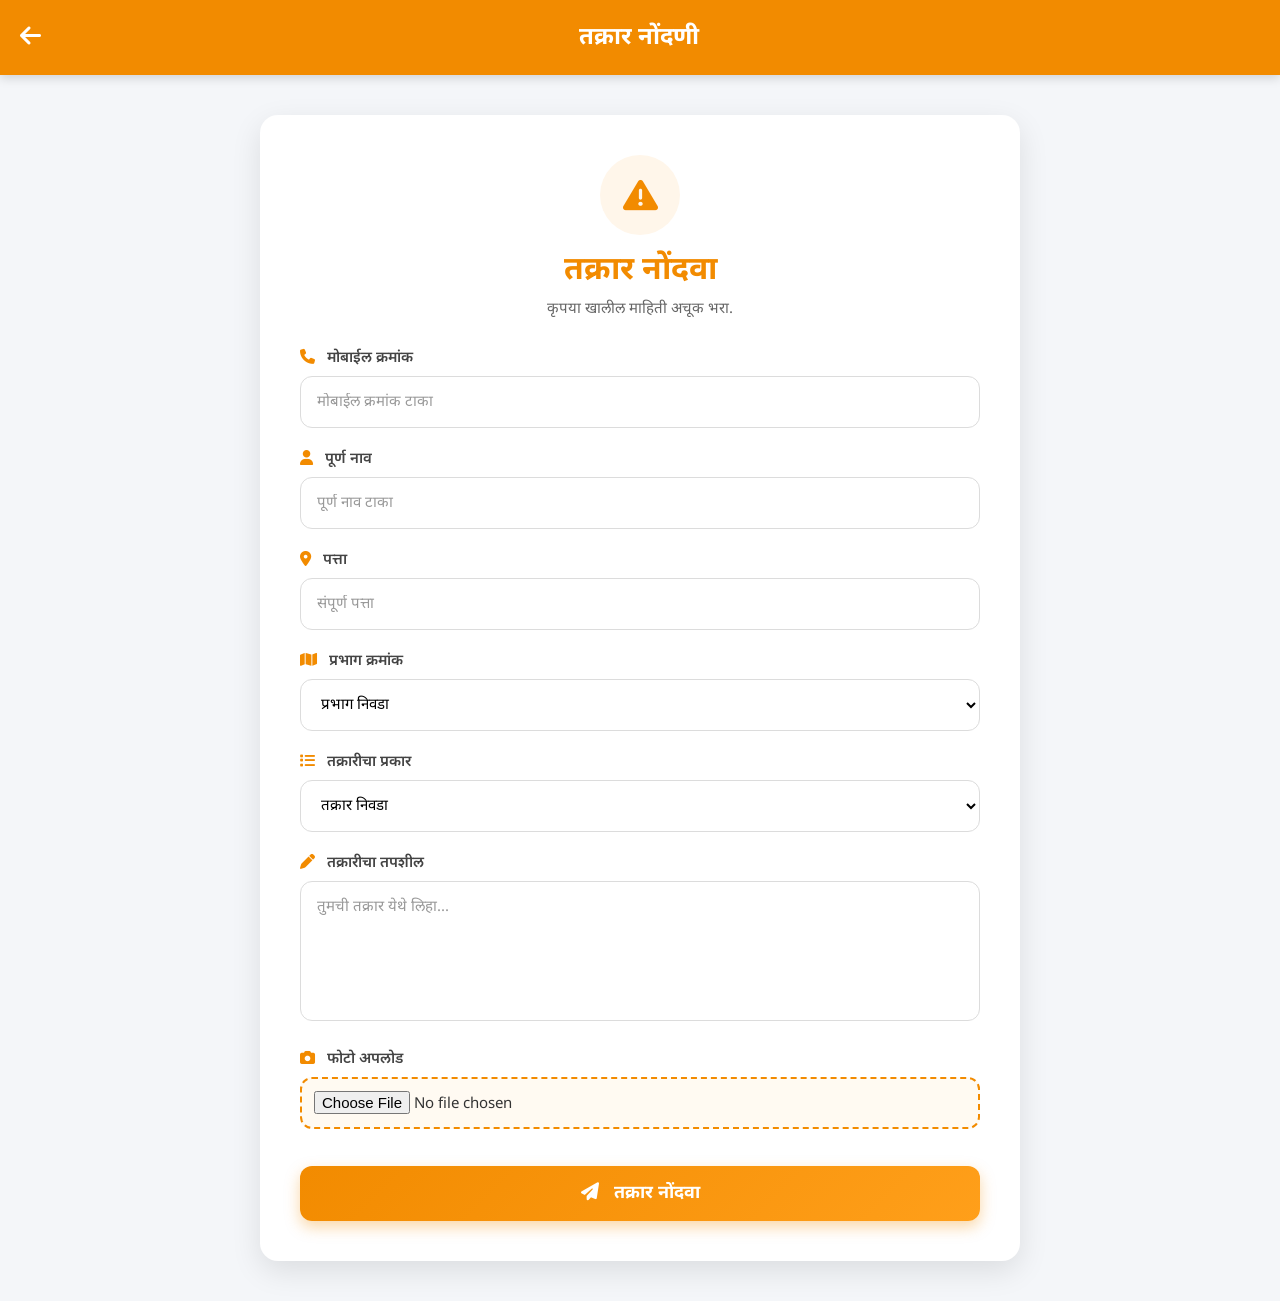
==== complaint.html @ 243302ec "Initial commit" ====
<!DOCTYPE html>
<html lang="mr">

<head>

<meta charset="UTF-8">
<meta name="viewport" content="width=device-width, initial-scale=1.0">

<title>तक्रार नोंदणी</title>

<link rel="stylesheet" href="complaints.css">

<link rel="preconnect" href="https://fonts.googleapis.com">
<link rel="preconnect" href="https://fonts.gstatic.com" crossorigin>

<link href="https://fonts.googleapis.com/css2?family=Noto+Sans+Devanagari:wght@400;500;600;700&display=swap" rel="stylesheet">

<link rel="stylesheet" href="https://cdnjs.cloudflare.com/ajax/libs/font-awesome/6.7.2/css/all.min.css">

</head>

<body>

<!-- Header -->

<header class="complaint-header">

    <a href="index.html" class="back-btn">
        <i class="fa-solid fa-arrow-left"></i>
    </a>

    <h2>तक्रार नोंदणी</h2>

    <div></div>

</header>


<!-- Complaint Form -->

<section class="complaint-section">

<div class="complaint-card">

<div class="form-title">

<i class="fa-solid fa-triangle-exclamation"></i>

<h2>तक्रार नोंदवा</h2>

<p>कृपया खालील माहिती अचूक भरा.</p>

</div>

<form action="save.php" method="POST" enctype="multipart/form-data">

<!-- Mobile -->

<div class="form-group">

<label>
<i class="fa-solid fa-phone"></i>
मोबाईल क्रमांक
</label>

<input type="text"
name="mobile"
placeholder="मोबाईल क्रमांक टाका"
required>

</div>

<!-- Name -->

<div class="form-group">

<label>
<i class="fa-solid fa-user"></i>
पूर्ण नाव
</label>

<input type="text"
name="name"
placeholder="पूर्ण नाव टाका"
required>

</div>

<!-- Address -->

<div class="form-group">

<label>
<i class="fa-solid fa-location-dot"></i>
पत्ता
</label>

<input type="text"
name="address"
placeholder="संपूर्ण पत्ता"
required>

</div>

<!-- Ward -->

<div class="form-group">

<label>
<i class="fa-solid fa-map"></i>
प्रभाग क्रमांक
</label>

<select name="ward">

<option>प्रभाग निवडा</option>
<option>१</option>
<option>२</option>
<option>३</option>
<option>४</option>
<option>५</option>
<option>६</option>
<option>७</option>
<option>८</option>
<option>९</option>
<option>१०</option>

</select>

</div>

<!-- Complaint -->

<div class="form-group">

<label>
<i class="fa-solid fa-list"></i>
तक्रारीचा प्रकार
</label>

<select name="complaint">

<option>तक्रार निवडा</option>

<option>स्वच्छता</option>
<option>रस्ता</option>
<option>पाणी पुरवठा</option>
<option>गटार</option>
<option>स्ट्रीट लाईट</option>
<option>इतर</option>

</select>

</div>

<!-- Details -->

<div class="form-group">

<label>

<i class="fa-solid fa-pen"></i>

तक्रारीचा तपशील

</label>

<textarea
name="details"
rows="5"
placeholder="तुमची तक्रार येथे लिहा..."></textarea>

</div>

<!-- Photo -->

<div class="form-group">

<label>

<i class="fa-solid fa-camera"></i>

फोटो अपलोड

</label>

<input
type="file"
name="photo">

</div>

<button class="submit-btn">

<i class="fa-solid fa-paper-plane"></i>

तक्रार नोंदवा

</button>

</form>

</div>

</section>

</body>

</html>
---- complaints.css ----
/*====================================
        RESET
====================================*/

*{
    margin:0;
    padding:0;
    box-sizing:border-box;
    font-family:'Noto Sans Devanagari',sans-serif;
}

body{
    background:#f4f6f9;
    color:#333;
}

/*====================================
        HEADER
====================================*/

.complaint-header{

    width:100%;
    height:75px;

    background:#f28b00;

    display:flex;
    justify-content:space-between;
    align-items:center;

    padding:0 20px;

    position:sticky;
    top:0;

    z-index:1000;

    box-shadow:0 3px 10px rgba(0,0,0,.15);

}

.back-btn{

    color:#fff;
    font-size:24px;
    text-decoration:none;

}

.complaint-header h2{

    color:#fff;

    font-size:24px;

    font-weight:700;

}

.complaint-header div{

    width:24px;

}

/*====================================
        FORM SECTION
====================================*/

.complaint-section{

    width:100%;

    padding:35px 15px;

}

.complaint-card{

    width:100%;
    max-width:760px;

    margin:auto;

    background:#fff;

    border-radius:18px;

    padding:35px;

    box-shadow:0 10px 30px rgba(0,0,0,.10);

}

/*====================================
        TITLE
====================================*/

.form-title{

    text-align:center;

    margin-bottom:30px;

}

.form-title i{

    width:80px;
    height:80px;

    background:#fff6ea;

    color:#f28b00;

    border-radius:50%;

    display:flex;
    justify-content:center;
    align-items:center;

    margin:auto;

    font-size:35px;

}

.form-title h2{

    color:#f28b00;

    margin-top:15px;

    font-size:30px;

}

.form-title p{

    color:#666;

    margin-top:8px;

    font-size:15px;

}

/*====================================
        FORM GROUP
====================================*/

.form-group{

    margin-bottom:22px;

}

.form-group label{

    display:block;

    margin-bottom:8px;

    font-size:15px;

    font-weight:600;

    color:#444;

}

.form-group label i{

    color:#f28b00;

    margin-right:8px;

}

/*====================================
        INPUT
====================================*/

.form-group input,
.form-group select,
.form-group textarea{

    width:100%;

    border:1.5px solid #dcdcdc;

    border-radius:12px;

    padding:14px 16px;

    font-size:15px;

    background:#fff;

    outline:none;

    transition:.3s;

}

/*====================================
        PLACEHOLDER
====================================*/

.form-group input::placeholder,
.form-group textarea::placeholder{

    color:#999;

}

/*====================================
        FOCUS
====================================*/

.form-group input:focus,
.form-group select:focus,
.form-group textarea:focus{

    border-color:#f28b00;

    box-shadow:0 0 10px rgba(242,139,0,.20);

}

/*====================================
        SELECT
====================================*/

.form-group select{

    cursor:pointer;

}

/*====================================
        TEXTAREA
====================================*/

.form-group textarea{

    height:140px;

    resize:none;

    line-height:24px;

}

/*====================================
        FILE UPLOAD
====================================*/

.form-group input[type=file]{

    padding:12px;

    border:2px dashed #f28b00;

    background:#fffaf2;

    cursor:pointer;

}

.form-group input[type=file]:hover{

    background:#fff4df;

}


/*====================================
        SUBMIT BUTTON
====================================*/

.submit-btn{

    width:100%;

    height:55px;

    border:none;

    border-radius:12px;

    background:linear-gradient(135deg,#f28b00,#ff9f1a);

    color:#fff;

    font-size:18px;

    font-weight:700;

    cursor:pointer;

    margin-top:15px;

    transition:.3s;

    box-shadow:0 6px 15px rgba(242,139,0,.35);

}

.submit-btn:hover{

    transform:translateY(-2px);

    background:linear-gradient(135deg,#e67e00,#f28b00);

    box-shadow:0 10px 20px rgba(242,139,0,.45);

}

.submit-btn:active{

    transform:scale(.98);

}

.submit-btn i{

    margin-right:10px;

}

/*====================================
        CARD HOVER
====================================*/

.complaint-card{

    transition:.3s;

}

.complaint-card:hover{

    box-shadow:0 15px 35px rgba(0,0,0,.12);

}

/*====================================
        MOBILE
====================================*/

@media(max-width:768px){

.complaint-header{

height:65px;

padding:0 15px;

}

.back-btn{

font-size:20px;

}

.complaint-header h2{

font-size:20px;

}

.complaint-section{

padding:18px 10px;

}

.complaint-card{

padding:20px 15px;

border-radius:15px;

}

.form-title i{

width:65px;

height:65px;

font-size:28px;

}

.form-title h2{

font-size:24px;

}

.form-title p{

font-size:14px;

}

.form-group label{

font-size:14px;

}

.form-group input,
.form-group select,
.form-group textarea{

font-size:14px;

padding:12px;

}

.form-group textarea{

height:120px;

}

.submit-btn{

height:50px;

font-size:16px;

}

}

/*====================================
        DESKTOP
====================================*/

@media(min-width:769px){

.complaint-section{

padding:40px;

}

.complaint-card{

padding:40px;

}

.form-title h2{

font-size:32px;

}

.form-group input,
.form-group select{

height:52px;

}

}
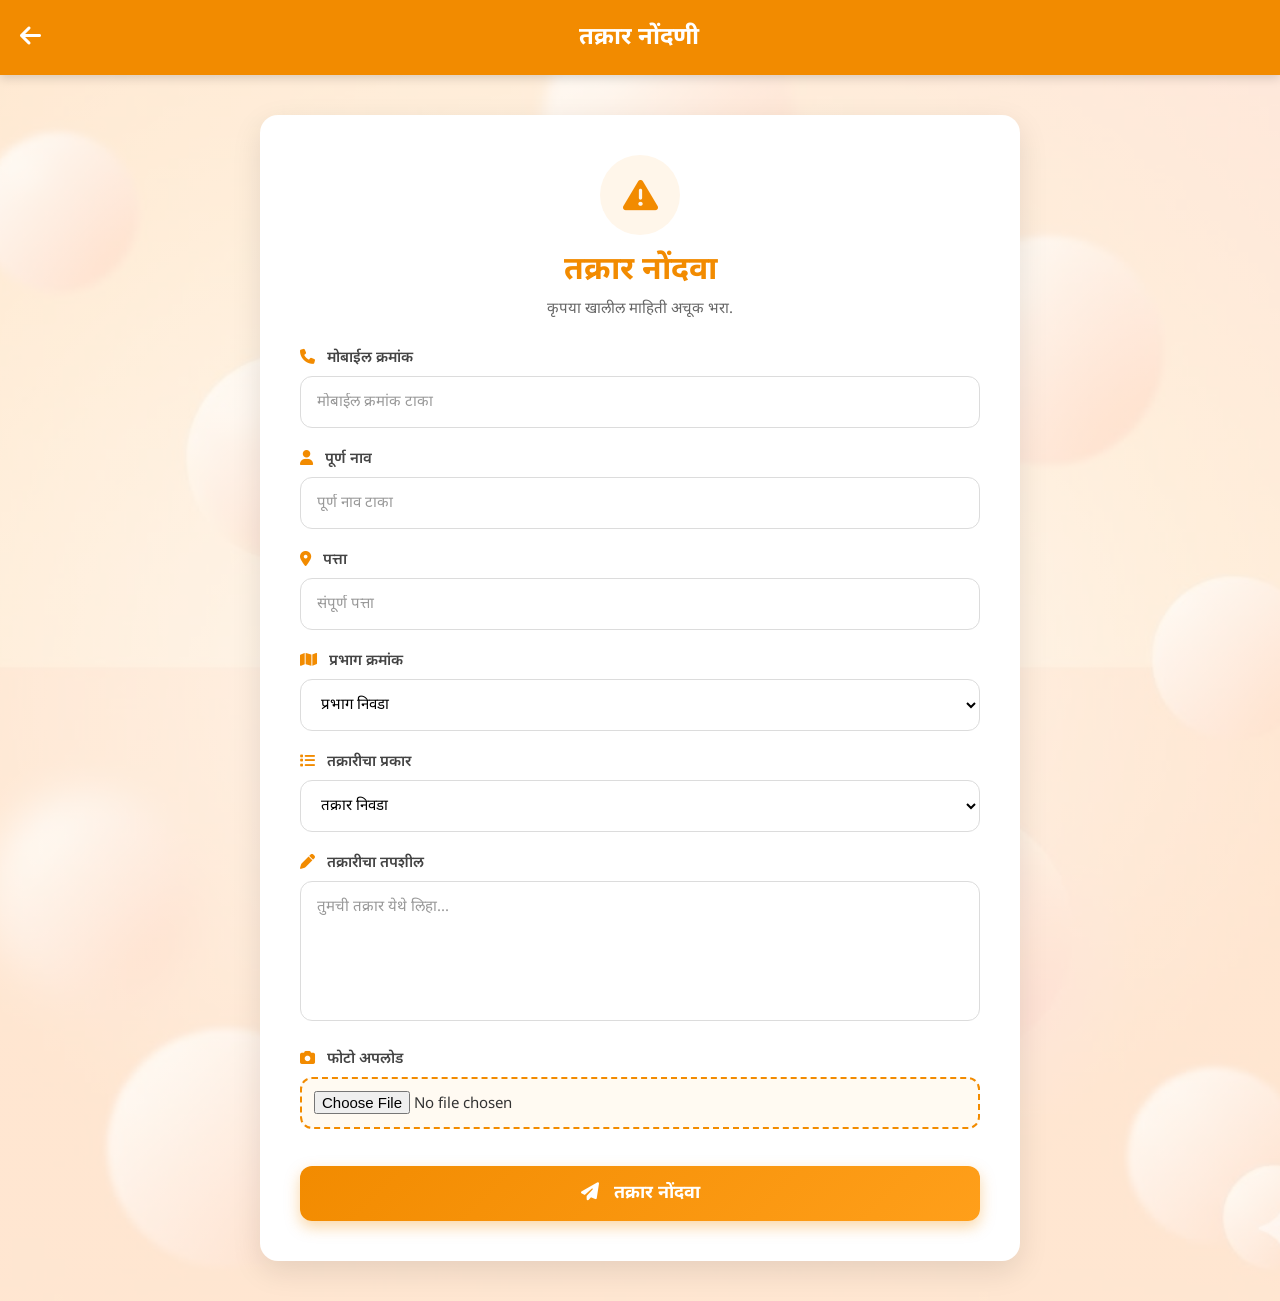
==== commit bdab2d50: "Update complaint.html" ====
--- a/complaint.html
+++ b/complaint.html
@@ -52,8 +52,7 @@
 
 </div>
 
-<form action="save.php" method="POST" enctype="multipart/form-data">
-
+<form action="save_complaint.php" method="POST" enctype="multipart/form-data">
 <!-- Mobile -->
 
 <div class="form-group">
@@ -138,7 +137,7 @@
 तक्रारीचा प्रकार
 </label>
 
-<select name="complaint">
+<select name="complaint_type">
 
 <option>तक्रार निवडा</option>
 
--- a/complaints.css
+++ b/complaints.css
@@ -74,6 +74,21 @@
 
     padding:35px 15px;
 
+    min-height:calc(100vh - 75px);
+
+    background:
+    linear-gradient(
+        rgba(255,255,255,0.82),
+        rgba(255,255,255,0.82)
+    ),
+    url("images/bubbles.jpg");
+
+    background-size:cover;
+
+    background-position:center;
+
+    background-repeat:no-repeat;
+
 }
 
 .complaint-card{
@@ -471,4 +486,5 @@
 
 }
 
-}+}
+
